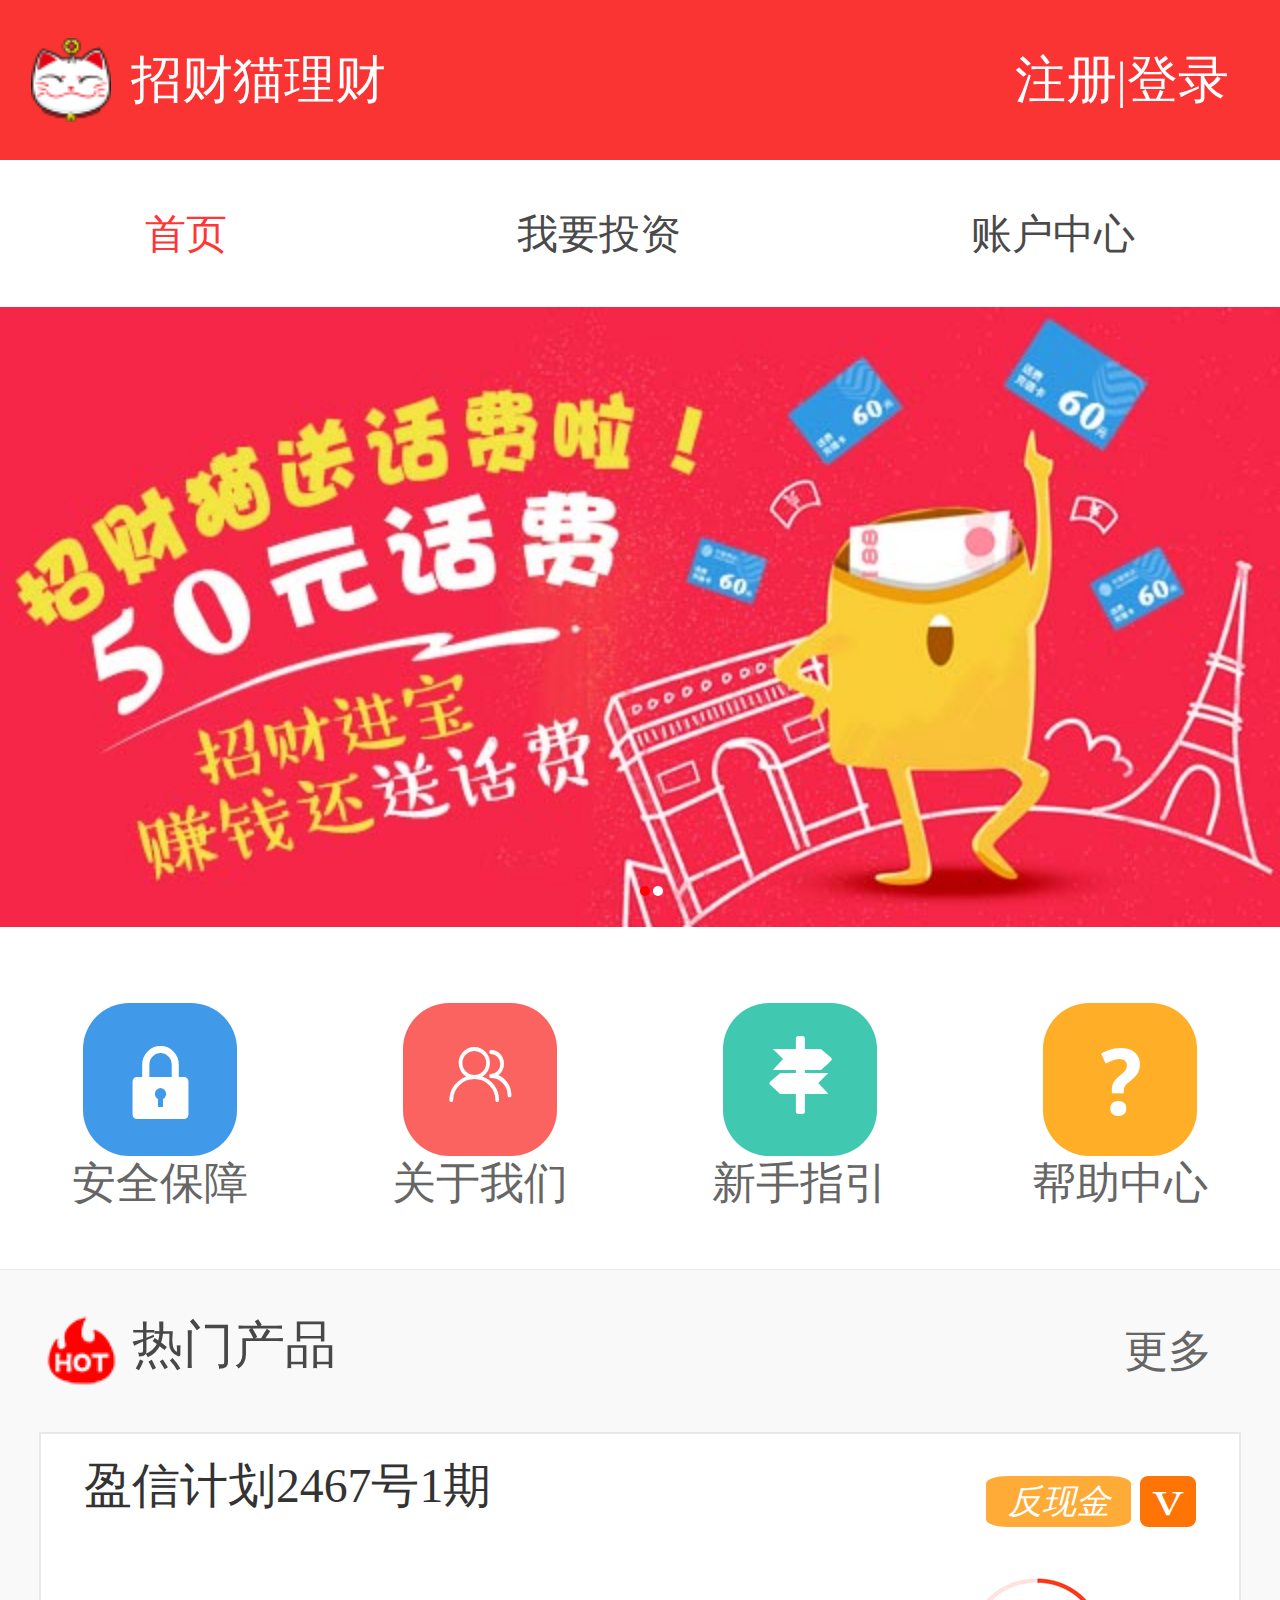
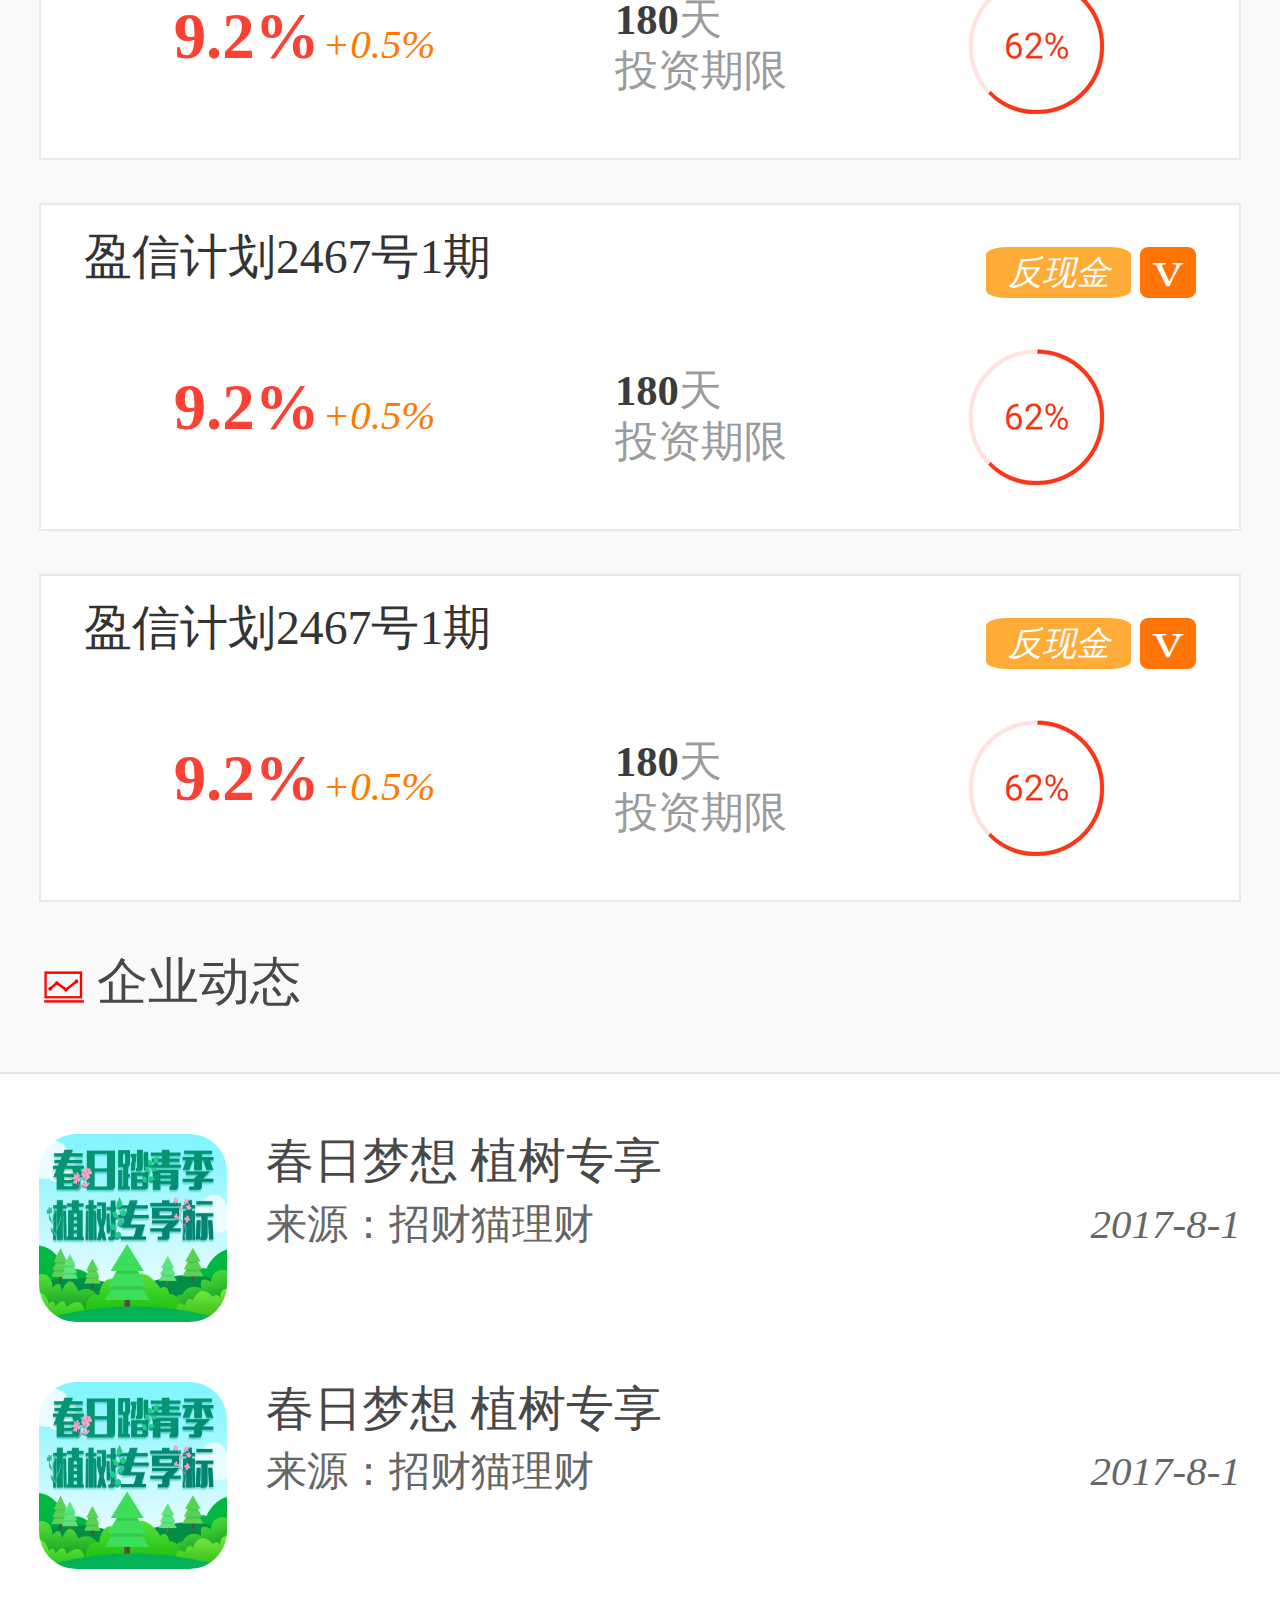
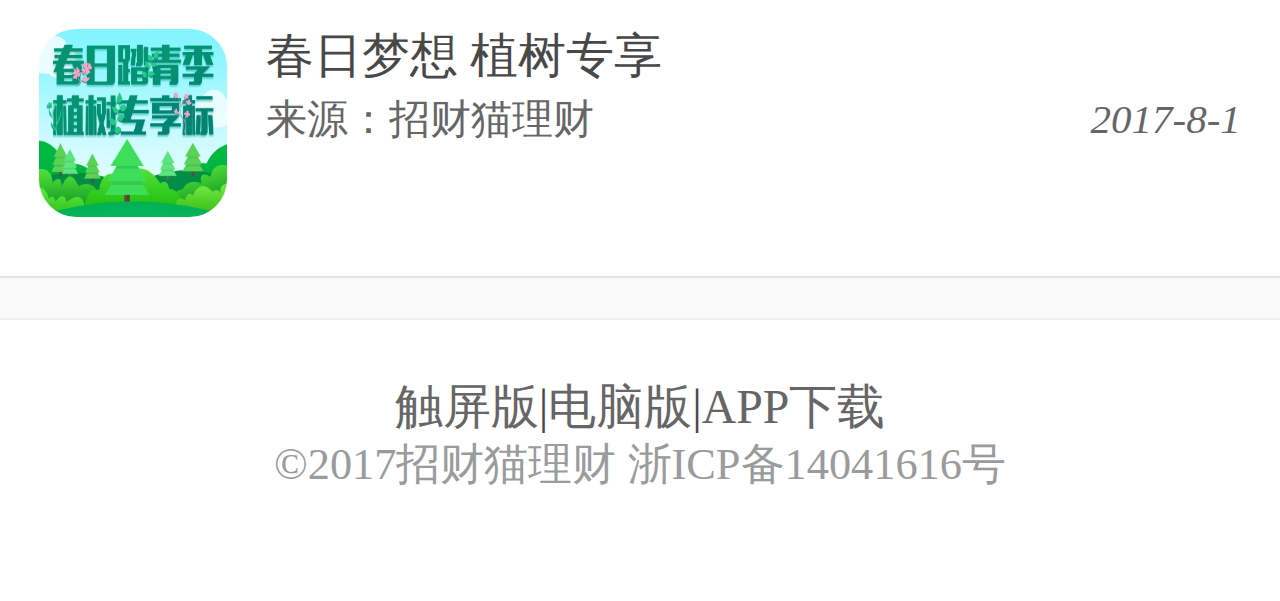
==== index.html @ c2be1435 "更新" ====
<!DOCTYPE html>
<html>
	<head>
		<meta charset="UTF-8">
		<meta name="viewport" content="width=device-width,initial-scale=1,minimum-scale=1,maximum-scale=1,user-scalable=no" />
		<title>招财猫主页</title>
		<link rel="stylesheet" type="text/css" href="css/index.css"/>
		<link rel="stylesheet" type="text/css" href="css/iconfont.css"/>
		
		<script type="text/javascript">
			var fs = document.documentElement.clientWidth / 750  * 100; 
			document.querySelector("html").style.fontSize = fs + "px";
		</script>

	</head>
	<body>
		<header class="header">
			<div class="logo">
				<img src="img/logo.png"/>
				<h1>招财猫理财</h1>
			</div>
			<div class="dr">
				<a href="###">注册 </a> | <a href="###"> 登录</a>
			</div>
		</header>
		<section class="topnav">
			<a class="on" href="###">首页</a>
			<a href="###">我要投资</a>
			<a href="###">账户中心</a>
		</section>
	<!--轮播图-->
		<div id="slider" class="swipe">
			<div class="swipe-wrap">
				<div><img src="img/slider1.jpg" alt="" /></div>
				<div><img src="img/slider2.jpg" alt="" /></div>
			</div>
			<div class="indirector">
				<span class="on"></span>
				<span></span>
			</div>
		</div>
	<!--轮播图   end-->
		<div class="usernav">
			<a href="###">
				<i class="iconfont icon-lock-fill"></i>
				<span>安全保障</span>
			</a>
			<a href="###">
				<i class="iconfont icon-women"></i>
				<span>关于我们</span>
			</a>
			<a href="###">
				<i class="iconfont icon-zhiyin"></i>
				<span>新手指引</span>
			</a>
			<a href="###">
				<i class="iconfont icon-wenti"></i>
				<span>帮助中心</span>
			</a>
		</div>
		
		<div class="hotproduct">
			<div class="hot-title">
				<h3 class="hot-h3">
					<img class="ico-hot" src="img/home_ico_09.png"/>
					热门产品
				</h3>
				<a>更多</a>
			</div>
			<div class="product">
				<div class="pro-title">
					<h4>盈信计划2467号1期</h4>
					<span>
						<i class="fan">反现金</i><i class="iconfont icon-vip"></i>
					</span>
				</div>
				<div class="data">
					<div class="data1">
						<strong>9.2%</strong>
						<em>+0.5%</em>
					</div>
					<div class="data2">
						<p><strong>180</strong>天</p>
						<p>投资期限</p>
					</div>
					<div class="data3">
						<img src="img/data3.png" alt="" />
					</div>
				</div>
			</div>
			<div class="product">
				<div class="pro-title">
					<h4>盈信计划2467号1期</h4>
					<span>
						<i class="fan">反现金</i><i class="iconfont icon-vip"></i>
					</span>
				</div>
				<div class="data">
					<div class="data1">
						<strong>9.2%</strong>
						<em>+0.5%</em>
					</div>
					<div class="data2">
						<p><strong>180</strong>天</p>
						<p>投资期限</p>
					</div>
					<div class="data3">
						<img src="img/data3.png" alt="" />
					</div>
				</div>
			</div>
			<div class="product">
				<div class="pro-title">
					<h4>盈信计划2467号1期</h4>
					<span>
						<i class="fan">反现金</i><i class="iconfont icon-vip"></i>
					</span>
				</div>
				<div class="data">
					<div class="data1">
						<strong>9.2%</strong>
						<em>+0.5%</em>
					</div>
					<div class="data2">
						<p><strong>180</strong>天</p>
						<p>投资期限</p>
					</div>
					<div class="data3">
						<img src="img/data3.png" alt="" />
					</div>
				</div>
			</div>
		</div>
		
		<div class="dynamic">
			<div class="dynamic-title">
				<h3 class="dynamic-h3">
					<img class="ico-dynamic" src="img/home_ico_10.png"/>
					企业动态
				</h3>
			</div>
			<ul class="itemlist">
				<li class="ietm">
					<a href="###">
						<img src="img/news20170310144045_植树节专享标题.jpg" alt="" />
						<div>
							<h4>春日梦想 植树专享</h4>
							<p>
								<span>来源：招财猫理财</span>
								<i>2017-8-1</i>
							</p>
						</div>
					</a>
				</li>
				<li class="ietm">
					<a href="###">
						<img src="img/news20170310144045_植树节专享标题.jpg" alt="" />
						<div>
							<h4>春日梦想 植树专享</h4>
							<p>
								<span>来源：招财猫理财</span>
								<i>2017-8-1</i>
							</p>
						</div>
					</a>
				</li>
				<li class="ietm mb">
					<a href="###">
						<img src="img/news20170310144045_植树节专享标题.jpg" alt="" />
						<div>
							<h4>春日梦想 植树专享</h4>
							<p>
								<span>来源：招财猫理财</span>
								<i>2017-8-1</i>
							</p>
						</div>
					</a>
				</li>
			</ul>
		</div>
	
		<footer class="footer">
			<p class="links">
				<a href="###">触屏版</a>|
				<a href="###">电脑版</a>|
				<a href="###">APP下载</a>
			</p>
			<p class="copyright">
				&copy;2017招财猫理财 浙ICP备14041616号
			</p>
		</footer>
	
	<script src="js/zeptoJs/zepto.js" type="text/javascript" charset="utf-8"></script>
	<script src="js/zeptoJs/event.js" type="text/javascript" charset="utf-8"></script>
	<script src="js/swipe.js" type="text/javascript" charset="utf-8"></script>
	<script type="text/javascript">
		window.Swipe = Swipe(document.getElementById("slider"),{
			startSlide: 0, //第几张开始
			speed: 400,
			auto: 0, 	  //是否自动播放。为0就不会自动播放
			continuous: true,//无限循环
			disableScroll: false,
			stopPropagation: false,
			callback: function(index, elem) {	
				$(".indirector span").eq(index%2).addClass("on").siblings().removeClass("on");
//				console.info("callback",index,elem);
				},
			transitionEnd: function(index, elem) {
//				console.info("transitionEnd",index,elem);
			}
		});
		$(".indirector span").on("click",function(){
			var index = $(this).index();
			mySwipe.slide(index, 2000)
		});

	</script>
	
	
	</body>
</html>
---- css/index.css ----
html,
body,
ul,
li,
ol,
dl,
dd,
dt,
p,
h1,
h2,
h3,
h4,
h5,
h6,
form,
fieldset,
legend,
img {
  margin: 0;
  padding: 0;
}
fieldset,
img {
  border: none;
}
img {
  display: block;
}
address,
caption,
cite,
code,
dfn,
th,
var {
  font-style: normal;
  font-weight: normal;
}
ul,
ol {
  list-style: none;
}
input {
  padding-top: 0;
  padding-bottom: 0;
  font-family: "SimSun", "宋体";
}
input::-moz-focus-inner {
  border: none;
  padding: 0;
}
select,
input {
  vertical-align: middle;
}
select,
input,
textarea {
  font-size: 12px;
  margin: 0;
}
input[type="text"],
input[type="password"],
textarea {
  outline-style: none;
  -webkit-appearance: none;
}
textarea {
  resize: none;
}
input,
textarea {
  background: none;
  border: none;
}
table {
  border-collapse: collapse;
}
body {
  color: #333;
  font: 12px/20px "SimSun", "宋体", "Arial Narrow", HELVETICA;
  background: #fff;
}
a {
  color: #666;
  text-decoration: none;
}
a:visited {
  color: #666;
}
a:hover,
a:active,
a:focus {
  color: #ff8400;
  text-decoration: none;
}
body {
  font-family: "微软雅黑";
  background: #f9f9f9;
}
h1,
h2,
h3,
h4,
h5,
h6 {
  font-weight: normal;
}
.header {
  height: 0.94rem;
  background-color: #fa3432;
  font-size: 0.3rem;
  display: flex;
  justify-content: space-between;
  color: #fff;
  padding-left: 0.18rem;
  padding-right: 0.3rem;
}
.header .logo {
  display: flex;
  align-content: center;
  align-items: center;
}
.header .logo h1 {
  font-size: 0.3rem;
}
.header .logo img {
  width: 0.47rem;
  height: 0.49rem;
  margin-right: 0.12rem;
}
.header .dr {
  display: flex;
  align-items: center;
}
.header .dr a {
  color: #fff;
}
.topnav {
  background-color: #fff;
  height: 0.86rem;
  font-size: 0.24rem;
  display: flex;
  align-items: center;
  justify-content: space-around;
}
.topnav a {
  color: #4b4a4a;
}
.topnav .on {
  color: #ff3636;
}
.swipe {
  position: relative;
  overflow: hidden;
}
.swipe .swipe-wrap {
  position: relative;
  overflow: hidden;
}
.swipe .swipe-wrap img {
  width: 100%;
}
.swipe .swipe-wrap div {
  float: left;
  position: relative;
}
.swipe .indirector {
  position: absolute;
  left: 50%;
  bottom: 0.15rem;
}
.swipe .indirector span {
  display: inline-block;
  width: 10px;
  height: 10px;
  border-radius: 5px;
  background-color: #fff;
}
.swipe .indirector .on {
  background-color: red;
}
.usernav {
  background-color: #fff;
  height: 2rem;
  display: flex;
  align-items: center;
  justify-content: space-around;
}
.usernav .iconfont {
  display: block;
  height: 0.9rem;
  width: 0.9rem;
  text-align: center;
  line-height: 0.9rem;
  font-size: 0.45rem;
  border-radius: 30%;
  color: #fff;
  margin: 0 auto;
}
.usernav .icon-lock-fill {
  background-color: #4099e9;
}
.usernav .icon-women {
  background-color: #fb6361;
}
.usernav .icon-zhiyin {
  background-color: #40c8b0;
}
.usernav .icon-wenti {
  background-color: #ffae28;
}
.usernav span {
  text-align: center;
  margin-top: 0.1rem;
  font-size: 0.26rem;
  display: block;
}
.hotproduct .hot-title {
  padding-left: 0.26rem;
  padding-right: 0.4rem;
  border-top: 1px solid #e9e9e8;
  display: flex;
  align-items: center;
  justify-content: space-between;
  height: 0.95rem;
}
.hotproduct .hot-title .hot-h3 {
  font-size: 0.3rem;
  color: #494848;
  width: 2.3rem;
}
.hotproduct .hot-title .ico-hot {
  display: inline-block;
  height: 0.44rem;
  width: 0.44rem;
  vertical-align: middle;
}
.hotproduct .hot-title a {
  font-size: 0.26rem;
}
.hotproduct .product {
  background-color: #fff;
  margin-left: 0.23rem;
  margin-right: 0.23rem;
  margin-bottom: 0.25rem;
  border: 2px solid #e9e8e8;
  padding: 0.25rem;
}
.hotproduct .product .pro-title {
  display: flex;
  justify-content: space-between;
}
.hotproduct .product .pro-title h4 {
  font-size: 0.28rem;
}
.hotproduct .product .pro-title .fan,
.hotproduct .product .pro-title .iconfont {
  align-self: baseline;
  font-size: 0.2rem;
  height: 0.3rem;
  color: #fff;
  display: inline-block;
  text-align: center;
  line-height: 0.3rem;
  border-radius: 15%;
}
.hotproduct .product .pro-title .fan {
  background-color: #ffab37;
  width: 0.85rem;
  margin-right: 0.05rem;
}
.hotproduct .product .pro-title .iconfont {
  background-color: #ff7404;
  width: 0.33rem;
}
.hotproduct .product .data {
  margin-top: 0.28rem;
  display: flex;
  align-items: center;
  justify-content: space-around;
}
.hotproduct .product .data .data1 strong {
  font-size: 0.38rem;
  color: #fb4034;
}
.hotproduct .product .data .data1 em {
  font-size: 0.24rem;
  color: #ff7900;
}
.hotproduct .product .data .data2 {
  font-size: 0.25rem;
  color: #9a9b9c;
  line-height: 0.3rem;
}
.hotproduct .product .data .data2 strong {
  color: #3d3c3c;
}
.dynamic .dynamic-title {
  height: 0.5rem;
  padding-bottom: 0.25rem;
  padding-left: 0.26rem;
  padding-right: 0.4rem;
  border-bottom: 2px solid #e6e6e5;
  display: flex;
  align-items: center;
  justify-content: space-between;
}
.dynamic .dynamic-title .dynamic-h3 {
  font-size: 0.3rem;
  color: #494848;
  width: 2.3rem;
}
.dynamic .dynamic-title .dynamic-hot {
  display: inline-block;
  height: 0.44rem;
  width: 0.44rem;
  vertical-align: middle;
}
.dynamic .dynamic-title .ico-dynamic {
  display: inline-block;
  vertical-align: middle;
}
.dynamic .itemlist {
  border-bottom: 2px solid #e6e6e5;
  background-color: #fff;
  padding-left: 0.23rem;
  padding-right: 0.23rem;
}
.dynamic .itemlist .ietm {
  padding-top: 0.35rem;
}
.dynamic .itemlist .ietm a {
  display: flex;
}
.dynamic .itemlist .ietm img {
  width: 1.1rem;
  height: 1.1rem;
  border-radius: 20%;
  flex: 0 0 auto;
  margin-right: 0.23rem;
}
.dynamic .itemlist .ietm div {
  flex: 1 1 auto;
}
.dynamic .itemlist .ietm div h4 {
  margin-top: 0.1rem;
  font-size: 0.28rem;
  color: #494848;
}
.dynamic .itemlist .ietm div p {
  margin-top: 0.25rem;
  font-size: 0.24rem;
  display: flex;
  justify-content: space-between;
}
.dynamic .itemlist .mb {
  margin-bottom: 0.35rem;
}
.footer {
  border-top: 2px solid #ededec;
  background-color: #fff;
  margin-top: 0.23rem;
  height: 1.65rem;
}
.footer .links {
  padding-top: 0.45rem;
  display: flex;
  justify-content: center;
  font-size: 0.28rem;
  color: #494848;
}
.footer .copyright {
  margin-top: 0.22rem;
  display: flex;
  justify-content: center;
  font-size: 0.26rem;
  color: #9a9b9c;
}
---- css/iconfont.css ----
@font-face {font-family: "iconfont";
  src: url('../fonts/iconfont.ttf?t=1494812464862') format('truetype'); /* chrome, firefox, opera, Safari, Android, iOS 4.2+*/
}

.iconfont {
  font-family:"iconfont" !important;
  font-size:16px;
  font-style:normal;
  -webkit-font-smoothing: antialiased;
  -moz-osx-font-smoothing: grayscale;
}

.icon-zhuye:before { content: "\3478"; }

.icon-vip:before { content: "\3434"; }

.icon-fanhui:before { content: "\f000c"; }

.icon-chongzhi:before { content: "\f029c"; }

.icon-wenti:before { content: "\f00bd"; }

.icon-shouji:before { content: "\e625"; }

.icon-tubiao3:before { content: "\e6e3"; }

.icon-menu:before { content: "\e6dc"; }

.icon-iconfontzhuce:before { content: "\e639"; }

.icon-home:before { content: "\e6b8"; }

.icon-iconziti10:before { content: "\e613"; }

.icon-faxian:before { content: "\e623"; }

.icon-suo:before { content: "\e681"; }

.icon-shouji1:before { content: "\e795"; }

.icon-dianhua:before { content: "\e621"; }

.icon-icon02:before { content: "\e604"; }

.icon-liwu:before { content: "\e647"; }

.icon-shangjia:before { content: "\e65a"; }

.icon-chazhao:before { content: "\e65c"; }

.icon-jiarugouwuche:before { content: "\e640"; }

.icon-faxian1:before { content: "\e608"; }

.icon-re:before { content: "\e61d"; }

.icon-renzheng:before { content: "\e646"; }

.icon-gouwuche:before { content: "\e6ff"; }

.icon-saomiao:before { content: "\e669"; }

.icon-vip1:before { content: "\e680"; }

.icon-book:before { content: "\e60d"; }

.icon-xin:before { content: "\e60e"; }

.icon-xiaoxi:before { content: "\e628"; }

.icon-order:before { content: "\e614"; }

.icon-lock-fill:before { content: "\e615"; }

.icon-wode:before { content: "\e60f"; }

.icon-xiuli0:before { content: "\e776"; }

.icon-qidong:before { content: "\e66e"; }

.icon-touzi:before { content: "\e643"; }

.icon-huiyuan:before { content: "\e62f"; }

.icon-552cc60056679:before { content: "\e619"; }

.icon-qiandao:before { content: "\e977"; }

.icon-zhengmian:before { content: "\e601"; }

.icon-shouhuo:before { content: "\f000f"; }

.icon-iconset0204:before { content: "\e667"; }

.icon-gengduo:before { content: "\e627"; }

.icon-qianbao:before { content: "\e6e2"; }

.icon-wenhao:before { content: "\e62a"; }

.icon-shouye:before { content: "\e605"; }

.icon-pay:before { content: "\e622"; }

.icon-icon:before { content: "\e600"; }

.icon-artboard13:before { content: "\e7e0"; }

.icon-zhiyin:before { content: "\e651"; }

.icon-buoumaotubiao45:before { content: "\e629"; }

.icon-icon4:before { content: "\e60a"; }

.icon-jiaruwomen:before { content: "\e735"; }

.icon-weibiaoti--:before { content: "\e803"; }

.icon-mao:before { content: "\e5fb"; }

.icon-xinshouzhiyin:before { content: "\e648"; }

.icon-start:before { content: "\e66b"; }

.icon-dianhuaqia:before { content: "\e77c"; }

.icon-women:before { content: "\e606"; }
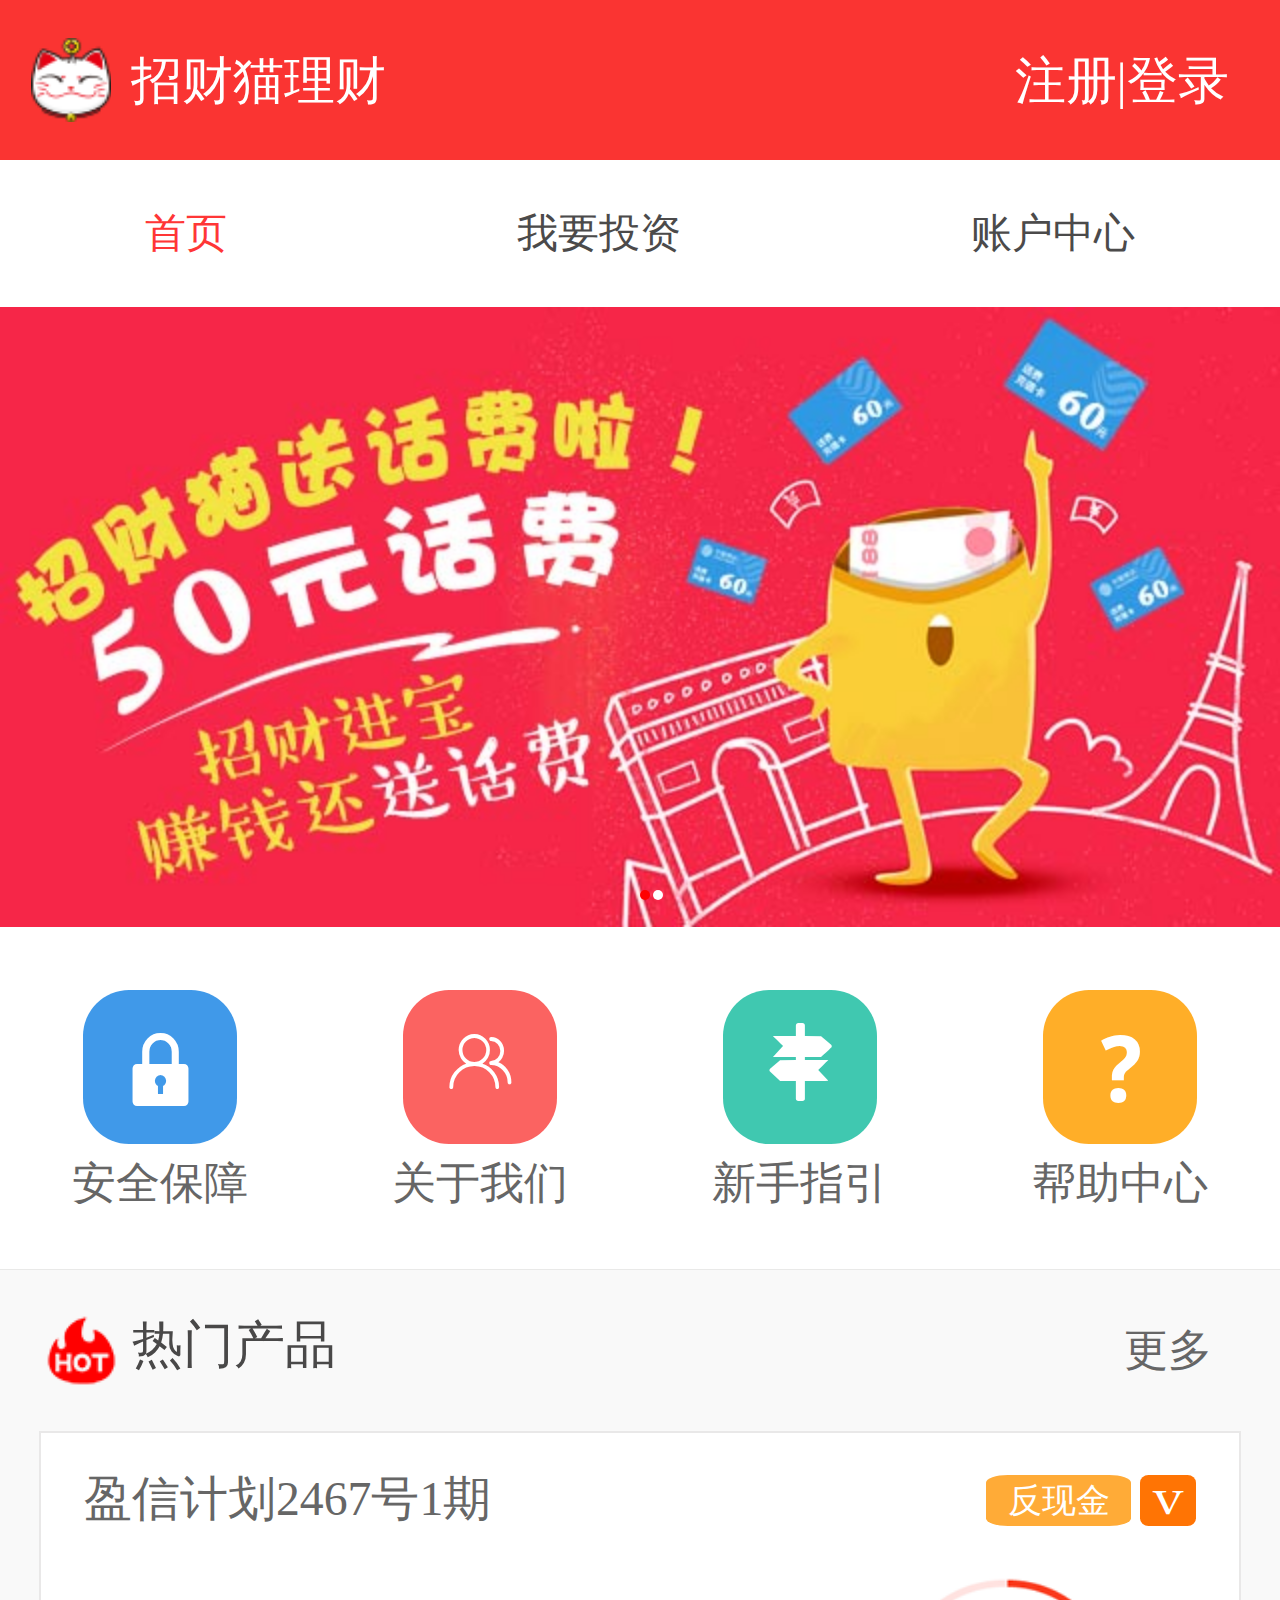
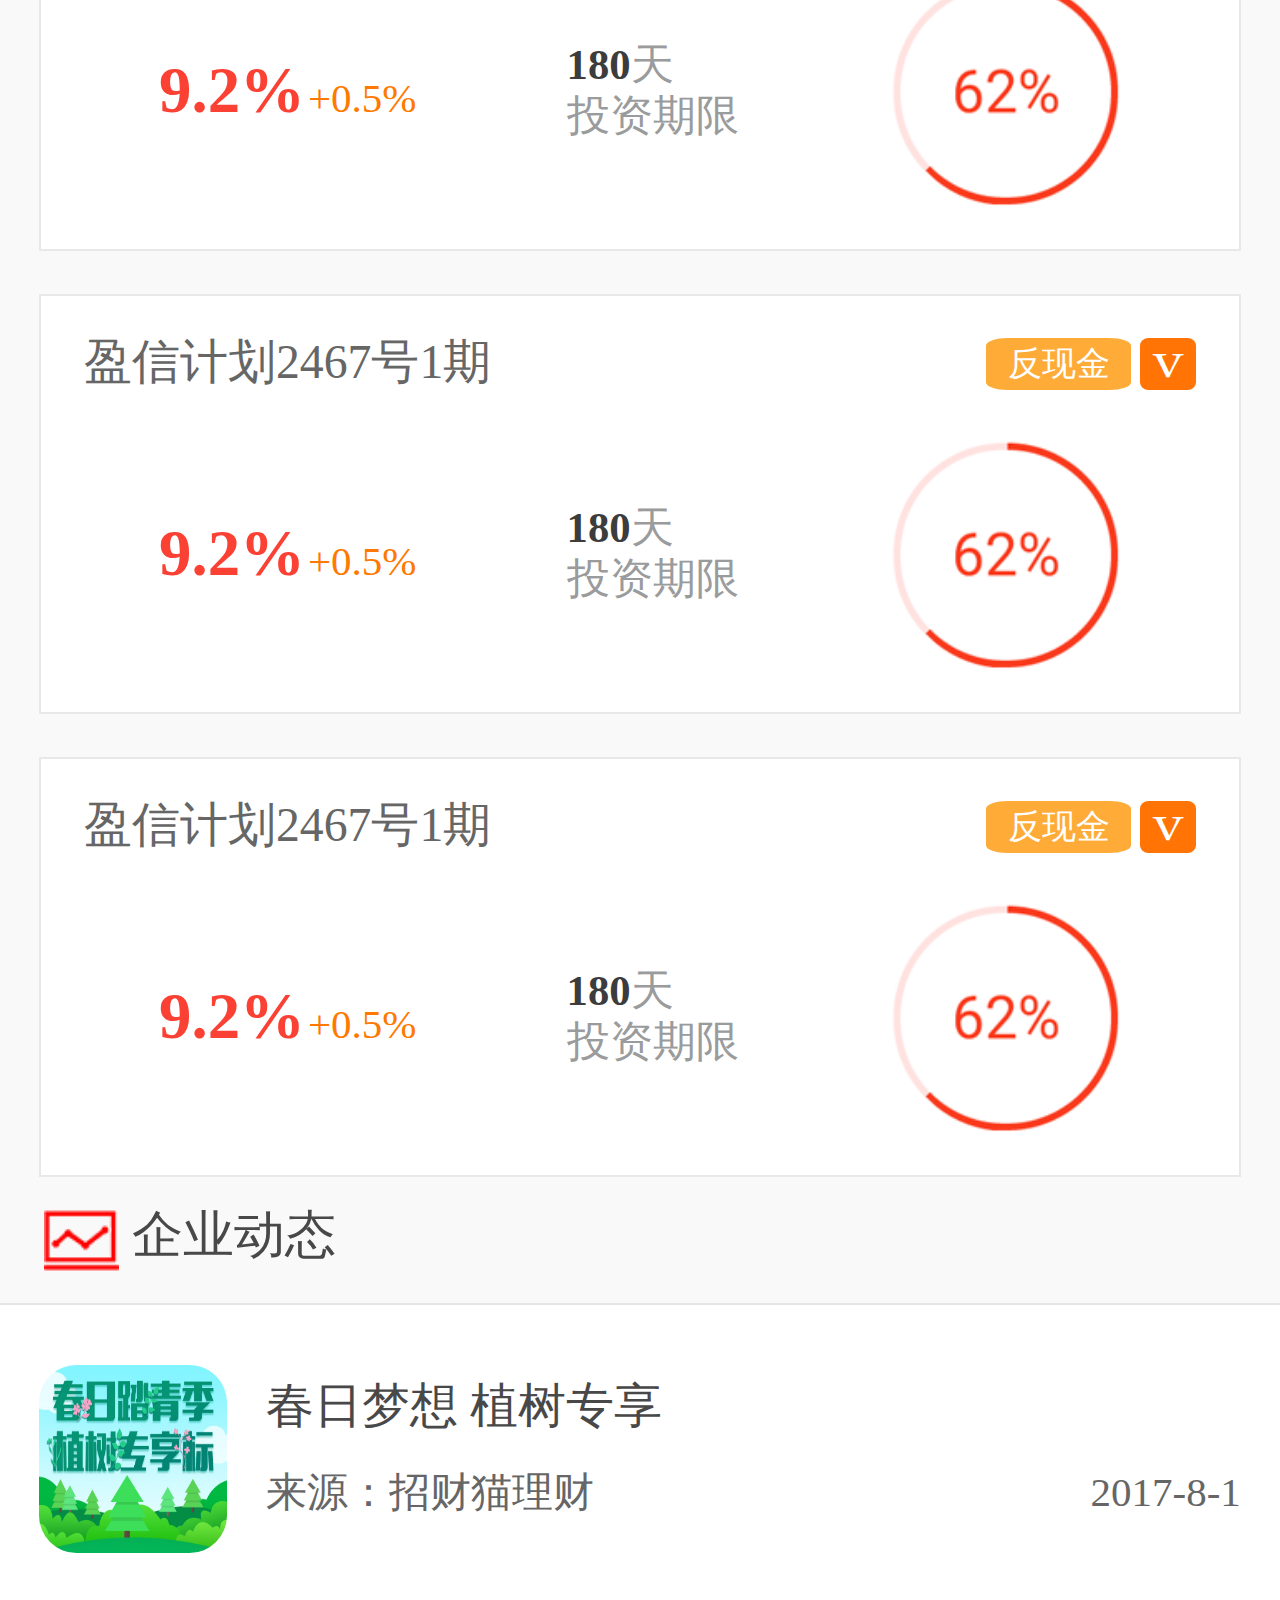
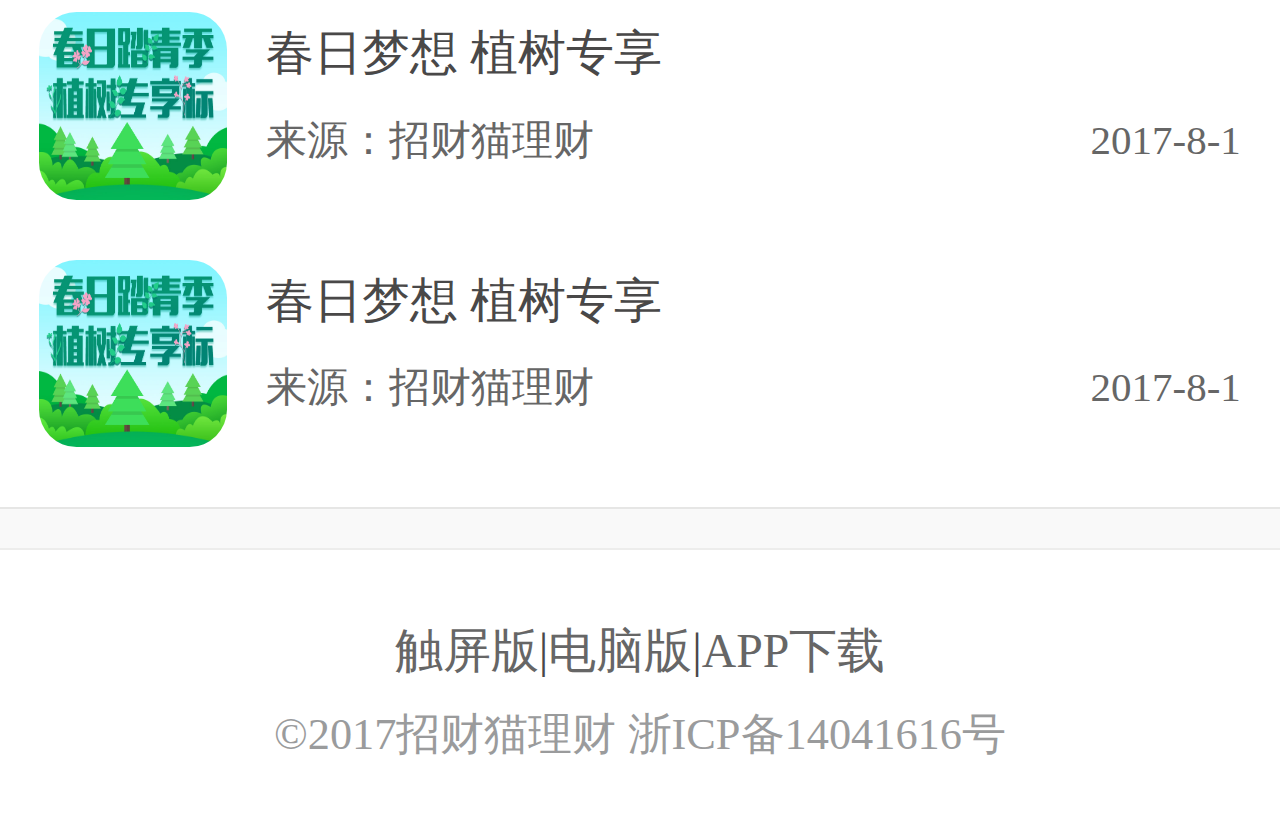
==== commit e7e0fc8a: "更新" ====
--- a/index.html
+++ b/index.html
@@ -3,7 +3,7 @@
 	<head>
 		<meta charset="UTF-8">
 		<meta name="viewport" content="width=device-width,initial-scale=1,minimum-scale=1,maximum-scale=1,user-scalable=no" />
-		<title>招财猫主页</title>
+		<title>招财猫-主页</title>
 		<link rel="stylesheet" type="text/css" href="css/index.css"/>
 		<link rel="stylesheet" type="text/css" href="css/iconfont.css"/>
 		
@@ -20,7 +20,7 @@
 				<h1>招财猫理财</h1>
 			</div>
 			<div class="dr">
-				<a href="###">注册 </a> | <a href="###"> 登录</a>
+				<a href="###">注册 </a> | <a href="login.html"> 登录</a>
 			</div>
 		</header>
 		<section class="topnav">
@@ -53,7 +53,7 @@
 				<i class="iconfont icon-zhiyin"></i>
 				<span>新手指引</span>
 			</a>
-			<a href="###">
+			<a href="help.html">
 				<i class="iconfont icon-wenti"></i>
 				<span>帮助中心</span>
 			</a>
@@ -68,67 +68,74 @@
 				<a>更多</a>
 			</div>
 			<div class="product">
-				<div class="pro-title">
-					<h4>盈信计划2467号1期</h4>
-					<span>
-						<i class="fan">反现金</i><i class="iconfont icon-vip"></i>
-					</span>
-				</div>
-				<div class="data">
-					<div class="data1">
-						<strong>9.2%</strong>
-						<em>+0.5%</em>
-					</div>
-					<div class="data2">
-						<p><strong>180</strong>天</p>
-						<p>投资期限</p>
-					</div>
-					<div class="data3">
-						<img src="img/data3.png" alt="" />
-					</div>
-				</div>
-			</div>
+				<a href="detail.html">
+					<div class="pro-title">
+						<h4>盈信计划2467号1期</h4>
+						<span>
+							<i class="fan">反现金</i><i class="iconfont icon-vip"></i>
+						</span>
+					</div>
+					<div class="data">
+						<div class="data1">
+							<strong>9.2%</strong>
+							<em>+0.5%</em>
+						</div>
+						<div class="data2">
+							<p><strong>180</strong>天</p>
+							<p>投资期限</p>
+						</div>
+						<div class="data3">
+							<img src="img/data3.png" alt="" />
+						</div>
+					</div>
+				</a>
+			</div>
+				
 			<div class="product">
-				<div class="pro-title">
-					<h4>盈信计划2467号1期</h4>
-					<span>
-						<i class="fan">反现金</i><i class="iconfont icon-vip"></i>
-					</span>
-				</div>
-				<div class="data">
-					<div class="data1">
-						<strong>9.2%</strong>
-						<em>+0.5%</em>
-					</div>
-					<div class="data2">
-						<p><strong>180</strong>天</p>
-						<p>投资期限</p>
-					</div>
-					<div class="data3">
-						<img src="img/data3.png" alt="" />
-					</div>
-				</div>
+				<a href="detail.html">
+					<div class="pro-title">
+						<h4>盈信计划2467号1期</h4>
+						<span>
+							<i class="fan">反现金</i><i class="iconfont icon-vip"></i>
+						</span>
+					</div>
+					<div class="data">
+						<div class="data1">
+							<strong>9.2%</strong>
+							<em>+0.5%</em>
+						</div>
+						<div class="data2">
+							<p><strong>180</strong>天</p>
+							<p>投资期限</p>
+						</div>
+						<div class="data3">
+							<img src="img/data3.png" alt="" />
+						</div>
+					</div>
+				</a>
 			</div>
 			<div class="product">
-				<div class="pro-title">
-					<h4>盈信计划2467号1期</h4>
-					<span>
-						<i class="fan">反现金</i><i class="iconfont icon-vip"></i>
-					</span>
-				</div>
-				<div class="data">
-					<div class="data1">
-						<strong>9.2%</strong>
-						<em>+0.5%</em>
-					</div>
-					<div class="data2">
-						<p><strong>180</strong>天</p>
-						<p>投资期限</p>
-					</div>
-					<div class="data3">
-						<img src="img/data3.png" alt="" />
-					</div>
-				</div>
+				<a href="detail.html">
+					<div class="pro-title">
+						<h4>盈信计划2467号1期</h4>
+						<span>
+							<i class="fan">反现金</i><i class="iconfont icon-vip"></i>
+						</span>
+					</div>
+					<div class="data">
+						<div class="data1">
+							<strong>9.2%</strong>
+							<em>+0.5%</em>
+						</div>
+						<div class="data2">
+							<p><strong>180</strong>天</p>
+							<p>投资期限</p>
+						</div>
+						<div class="data3">
+							<img src="img/data3.png" alt="" />
+						</div>
+					</div>
+				</a>
 			</div>
 		</div>
 		
--- a/css/index.css
+++ b/css/index.css
@@ -44,7 +44,6 @@
 input {
   padding-top: 0;
   padding-bottom: 0;
-  font-family: "SimSun", "宋体";
 }
 input::-moz-focus-inner {
   border: none;
@@ -79,7 +78,7 @@
 }
 body {
   color: #333;
-  font: 12px/20px "SimSun", "宋体", "Arial Narrow", HELVETICA;
+  font: 12px/1 "SimSun", "宋体", "Arial Narrow", HELVETICA;
   background: #fff;
 }
 a {
@@ -106,6 +105,22 @@
 h5,
 h6 {
   font-weight: normal;
+}
+section,
+div,
+p,
+h1,
+h2,
+h3,
+h4,
+h5,
+h6,
+input {
+  box-sizing: border-box;
+}
+em,
+i {
+  font-style: normal;
 }
 .header {
   height: 0.94rem;
@@ -297,6 +312,10 @@
 .hotproduct .product .data .data2 strong {
   color: #3d3c3c;
 }
+.hotproduct .product .data .data3 img {
+  width: 1.36rem;
+  height: 1.36rem;
+}
 .dynamic .dynamic-title {
   height: 0.5rem;
   padding-bottom: 0.25rem;
@@ -319,6 +338,8 @@
   vertical-align: middle;
 }
 .dynamic .dynamic-title .ico-dynamic {
+  height: 0.44rem;
+  width: 0.44rem;
   display: inline-block;
   vertical-align: middle;
 }
--- a/css/iconfont.css
+++ b/css/iconfont.css
@@ -1,6 +1,10 @@
 
 @font-face {font-family: "iconfont";
-  src: url('../fonts/iconfont.ttf?t=1494812464862') format('truetype'); /* chrome, firefox, opera, Safari, Android, iOS 4.2+*/
+  src: url('../fonts/iconfont.eot?t=1494812464862'); /* IE9*/
+  src: url('../fonts/iconfont.eot?t=1494812464862#iefix') format('embedded-opentype'), /* IE6-IE8 */
+  url('../fonts/iconfont.woff?t=1494812464862') format('woff'), /* chrome, firefox */
+  url('../fonts/iconfont.ttf?t=1494812464862') format('truetype'), /* chrome, firefox, opera, Safari, Android, iOS 4.2+*/
+  url('../fonts/iconfont.svg?t=1494812464862#iconfont') format('svg'); /* iOS 4.1- */
 }
 
 .iconfont {
@@ -25,7 +29,7 @@
 
 .icon-tubiao3:before { content: "\e6e3"; }
 
-.icon-menu:before { content: "\e6dc"; }
+.icon-caidan:before { content: "\e6dc"; }
 
 .icon-iconfontzhuce:before { content: "\e639"; }
 
